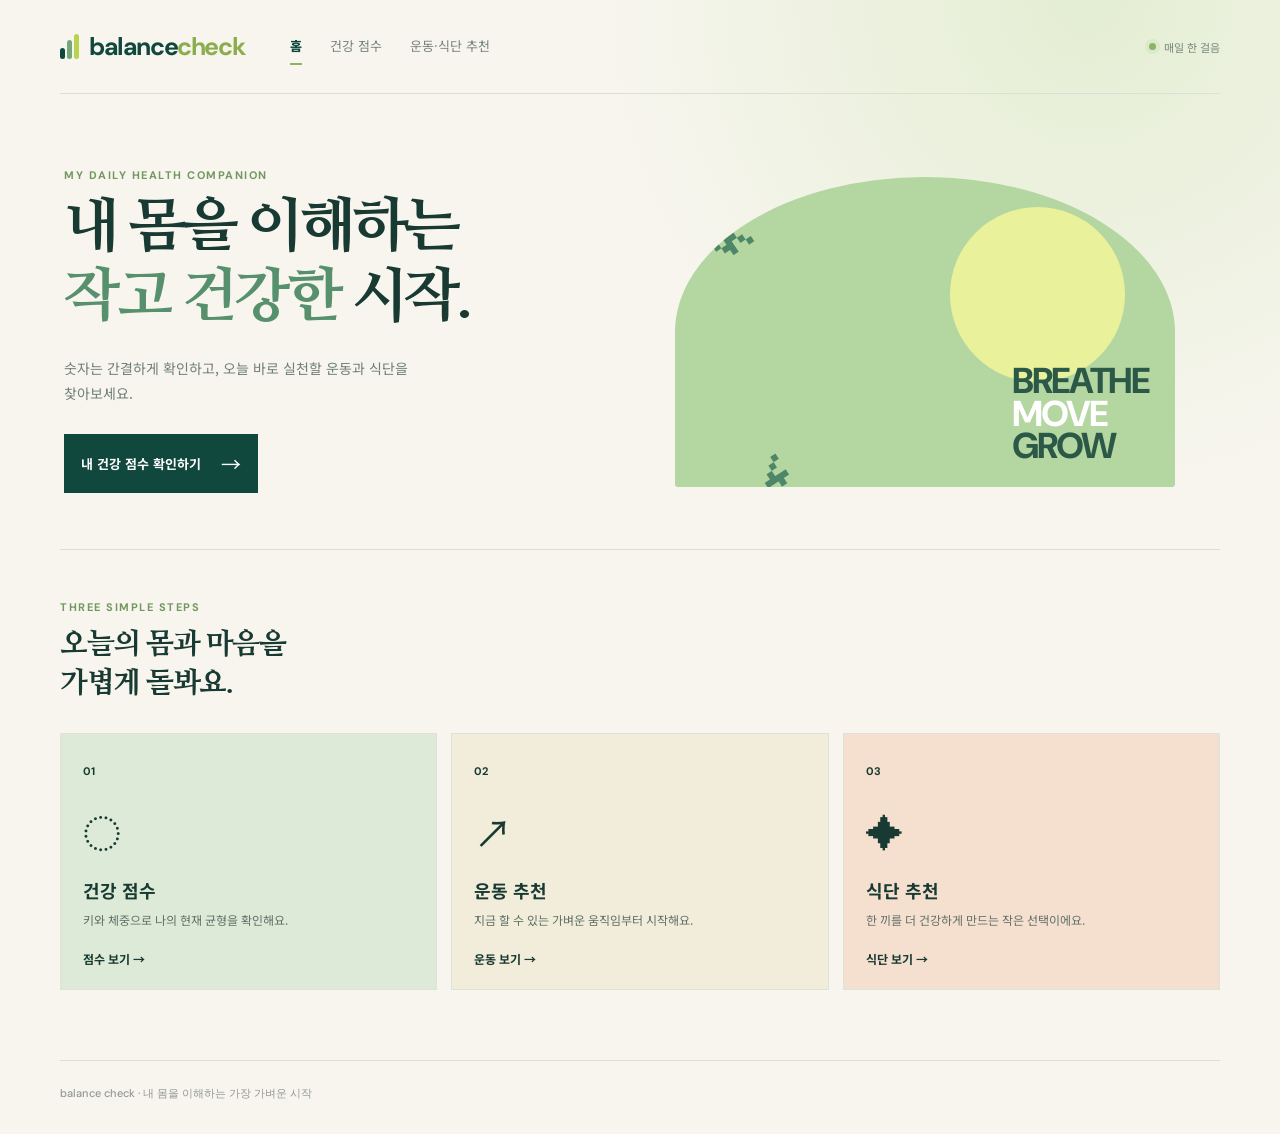
==== index.html @ ab8f9127 "Persist health profile on the current device" ====
<!doctype html>
<html lang="ko">
  <head>
    <meta charset="UTF-8" />
    <meta name="viewport" content="width=device-width, initial-scale=1.0" />
    <meta name="theme-color" content="#123f38" />
    <title>밸런스 체크 | 홈</title>
    <link rel="preconnect" href="https://fonts.googleapis.com" />
    <link rel="preconnect" href="https://fonts.gstatic.com" crossorigin />
    <link href="https://fonts.googleapis.com/css2?family=DM+Sans:wght@400;500;600;700&family=Nanum+Myeongjo:wght@700;800&family=Noto+Sans+KR:wght@400;500;600;700;800&display=swap" rel="stylesheet" />
    <link rel="stylesheet" href="styles.css?v=20260808-pages1" />
  </head>
  <body data-page="home"><main id="app"></main><script src="app.js?v=20260808-pages4"></script></body>
</html>
---- styles.css ----
:root{--ink:#183a32;--deep:#11483e;--lime:#dff06c;--paper:#f7f5ee;--muted:#6e7f78;--line:#dedfd4;font-family:"Noto Sans KR",sans-serif;color:var(--ink);background:var(--paper)}*{box-sizing:border-box}html{scroll-behavior:smooth}body{margin:0;min-width:320px;background:radial-gradient(circle at 85% 0,#e4eed3 0,transparent 30rem),var(--paper)}.page-shell{width:min(1160px,calc(100% - 40px));margin:auto}.site-header{height:94px;display:flex;align-items:center;border-bottom:1px solid var(--line);gap:46px}.brand{display:flex;align-items:center;gap:10px;color:var(--deep);text-decoration:none;font:700 25px/1 "DM Sans",sans-serif;letter-spacing:-1.4px}.brand>span>span{color:#8cad4e}.brand-mark{display:flex;align-items:end;gap:2px;height:25px}.brand-mark i{width:5px;border-radius:6px;background:var(--deep)}.brand-mark i:nth-child(1){height:11px}.brand-mark i:nth-child(2){height:19px;background:#74a879}.brand-mark i:nth-child(3){height:25px;background:#b7d351}nav{display:flex;gap:28px}nav a{padding:8px 0;color:#77827c;text-decoration:none;font-size:13px}nav a.active{color:var(--deep);font-weight:800;border-bottom:2px solid #90b65b}.header-note{margin-left:auto;display:flex;align-items:center;gap:8px;color:#78867b;font-size:11px}.header-note i{width:7px;height:7px;border-radius:50%;background:#8bb465;box-shadow:0 0 0 4px #dce9cd}.eyebrow{margin:0 0 12px;color:#73985f;font:700 11px/1 "DM Sans",sans-serif;letter-spacing:1.5px}.home-hero{min-height:455px;display:grid;grid-template-columns:1.1fr .9fr;align-items:center;padding:70px 45px 50px 4px}.home-hero h1,.page-title h1{margin:0;font:800 clamp(35px,4.6vw,61px)/1.2 "Nanum Myeongjo",serif;letter-spacing:-3.5px}.home-hero h1 em{color:#57906c;font-style:normal}.hero-copy{max-width:360px;margin:22px 0 28px;color:var(--muted);font-size:14px;line-height:1.8}.primary-button{display:inline-flex;gap:20px;align-items:center;padding:15px 17px;background:var(--deep);color:#fff;text-decoration:none;font-size:13px;font-weight:700}.primary-button b{font-size:20px;font-weight:400}.hero-art{height:310px;position:relative;overflow:hidden;border-radius:50% 50% 3px 3px;background:#b4d6a1}.sun-disc{position:absolute;top:30px;right:50px;width:175px;height:175px;border-radius:50%;background:#eaf19b}.hero-word{position:absolute;right:26px;bottom:24px;color:#2c5847;font:800 36px/.9 "DM Sans",sans-serif;letter-spacing:-2px}.hero-word span{color:#fff}.leaf{position:absolute;color:#4e8668;font:100px/1 serif;transform:rotate(-34deg)}.leaf-a{top:8px;left:27px}.leaf-b{bottom:-40px;left:85px;transform:rotate(57deg)}.page-intro{padding:52px 0 30px;border-top:1px solid var(--line)}.page-intro h2,.section-heading h2,.recommend-section h2,.food-section h2{margin:0;font:800 29px/1.35 "Nanum Myeongjo",serif;letter-spacing:-1.5px}.journey-grid{display:grid;grid-template-columns:repeat(3,1fr);gap:14px;padding-bottom:70px}.journey-card{min-height:238px;padding:22px;color:var(--ink);text-decoration:none;border:1px solid #dfe2d8;transition:transform .2s}.journey-card:hover{transform:translateY(-4px)}.journey-card.sage{background:#dcead7}.journey-card.cream{background:#f2edda}.journey-card.peach{background:#f5dfcf}.journey-card>span{font:700 11px "DM Sans",sans-serif}.card-icon{margin:24px 0 18px;font-size:38px}.journey-card h3{margin:0 0 7px;font-size:18px}.journey-card p{margin:0;color:#607168;font-size:12px;line-height:1.7}.journey-card>b{display:block;margin-top:19px;font-size:12px}.page-title{padding:68px 0 37px;border-bottom:1px solid var(--line)}.page-title h1{font-size:45px}.page-title>p:last-child{margin:18px 0 0;color:var(--muted);font-size:14px}.score-layout{display:grid;grid-template-columns:.8fr 1.2fr;gap:14px;margin-top:30px}.form-card,.metrics-section{padding:29px;background:#fffefa;border:1px solid #e3e3d8}.section-heading{display:flex;justify-content:space-between;align-items:start;margin-bottom:22px}.section-heading h2{font-size:23px}.section-heading>span{padding:5px 8px;border-radius:2px;background:#edf1e7;color:#809077;font-size:10px}form{display:grid;grid-template-columns:repeat(2,1fr);gap:14px}label{color:#56655f;font-size:12px;font-weight:700}label.wide{grid-column:span 2}label small{color:#99a39d;font-weight:500}input,select{width:100%;height:42px;margin-top:7px;padding:0 11px;border:1px solid #e0e3d9;border-radius:2px;background:#f8f8f2;color:var(--ink);font:inherit;outline:0}input:focus,select:focus{border-color:#78a577;box-shadow:0 0 0 3px #dbead7}.input-help{margin:21px 0 0;color:#949c95;font-size:10px}.score-card{min-height:300px;display:flex;align-items:center;gap:30px;padding:32px;color:#fbfaf3;overflow:hidden;background:linear-gradient(125deg,#12473e,#296955);position:relative}.score-card:after{content:"";position:absolute;right:-75px;bottom:-120px;width:230px;height:230px;border:1px solid #b7d67666;border-radius:50%;box-shadow:0 0 0 35px #b7d67613}.score-ring,.youth-score{position:relative;z-index:1;flex:0 0 172px;width:172px;height:172px;border-radius:50%;display:grid;place-items:center}.score-ring{padding:12px;background:conic-gradient(var(--lime) calc(var(--score)*1%),#ffffff2b 0)}.score-ring:before{content:"";position:absolute;inset:12px;border-radius:50%;background:#1d594c}.score-ring>div{position:relative;text-align:center}.score-ring strong{display:block;font:700 55px/.9 "DM Sans",sans-serif;letter-spacing:-3px}.score-ring span,.youth-score span{display:block;margin-top:10px;color:#cde5ca;font:700 9px/1 "DM Sans",sans-serif;letter-spacing:1px}.youth-score{place-content:center;text-align:center;border:1px solid #cce498;background:#ffffff10}.youth-score strong{margin-top:9px;font:800 25px/1.25 "Nanum Myeongjo",serif}.score-card h2{position:relative;z-index:1;margin:0 0 11px;font-size:24px}.score-card p:not(.eyebrow){position:relative;z-index:1;max-width:260px;margin:0;color:#c9d9d3;font-size:13px;line-height:1.75}.score-card .eyebrow{color:#d5eb94}.metrics-section{margin:14px 0 68px}.metric-grid{display:grid;grid-template-columns:repeat(4,1fr);gap:12px}.metric-card{min-height:142px;padding:17px;border:1px solid #e4e5db;background:#fdfcf8}.metric-card>div{display:flex;justify-content:space-between;color:#66766f;font-size:11px}.metric-card em{padding:3px 6px;border-radius:10px;background:#e6f2dd;color:#68934d;font-size:9px;font-style:normal}.metric-card.care em{background:#f6e9ce;color:#ac8038}.metric-card.muted em{background:#ecece8;color:#90958f}.metric-card strong{display:block;margin:18px 0 14px;font:600 25px/1 "DM Sans",sans-serif;letter-spacing:-1px}.metric-card small{margin-left:3px;color:#89948e;font:500 10px "Noto Sans KR",sans-serif;letter-spacing:0}.meter{display:block;height:4px;overflow:hidden;border-radius:4px;background:#e4e6df}.meter b{display:block;height:100%;border-radius:4px;background:#7eaa6a}.care .meter b{background:#d2a755}.muted .meter b{background:#afb6ac}.disclaimer{margin:25px 0 0;padding-top:15px;border-top:1px solid #e2e3d9;color:#8c948d;font-size:10px;line-height:1.7}.recommend-hero{display:flex;justify-content:space-between;min-height:290px;margin:35px 0 65px;padding:42px 50px;background:#dcebd8;overflow:hidden;position:relative}.recommend-hero h2{margin:0 0 11px;font:800 34px/1.35 "Nanum Myeongjo",serif;letter-spacing:-2px}.recommend-hero p:not(.eyebrow){max-width:285px;margin:0;color:#61756a;font-size:13px;line-height:1.7}.recommend-icon{display:grid;place-items:center;width:37px;height:37px;margin-bottom:19px;border-radius:50%;background:#f4f7d2;color:#5d9367;font-size:20px}.text-link{display:inline-block;margin-top:19px;color:#375e4c;font-size:12px;font-weight:800}.movement-lines{position:absolute;right:80px;top:30px;width:300px;height:270px}.movement-lines i{display:block;position:absolute;border:2px solid #6ea17b;border-radius:50%}.movement-lines i:nth-child(1){inset:10px 40px}.movement-lines i:nth-child(2){inset:45px 5px;transform:rotate(40deg)}.movement-lines i:nth-child(3){inset:75px 65px;transform:rotate(-40deg)}.recommend-section,.food-section{padding:35px 0 68px;border-top:1px solid var(--line)}.recommend-grid,.food-grid{display:grid;grid-template-columns:repeat(3,1fr);gap:14px}.recommend-grid article{padding:25px;background:#fffefa;border:1px solid #e3e4da}.mini-icon{display:grid;place-items:center;width:36px;height:36px;margin-bottom:30px;border-radius:50%;background:#dcebd8;color:#5d9367;font-weight:800}.mini-icon.stretch{background:#e7e2f2;color:#756aa1}.mini-icon.strength{background:#f6e5c3;color:#b37b34}.recommend-grid b{display:block;margin-bottom:8px;font-size:17px}.recommend-grid strong{font:700 12px "DM Sans",sans-serif;color:#6f9c5b}.recommend-grid p{margin:16px 0 0;color:#74817a;font-size:12px;line-height:1.7}.food-section{padding-bottom:25px}.food-grid article{min-height:174px;padding:24px;background:#f0eedf}.food-grid article:nth-child(2){background:#e6eee0}.food-grid article:nth-child(3){background:#f5e5d9}.food-grid span{color:#829862;font:700 12px "DM Sans",sans-serif}.food-grid h3{margin:30px 0 8px;font-size:17px}.food-grid p{margin:0;color:#697a72;font-size:12px;line-height:1.7}footer{padding:25px 0 33px;border-top:1px solid var(--line);color:#929a94;font:500 11px "DM Sans",sans-serif}@media(max-width:760px){.page-shell{width:min(100% - 24px,560px)}.site-header{height:72px;gap:16px}.header-note{display:none}nav{margin-left:auto;gap:13px}nav a{font-size:11px}.brand{font-size:22px}.home-hero{grid-template-columns:1fr;padding:45px 0}.hero-art{height:210px;margin-top:35px}.hero-word{font-size:29px}.page-title{padding:45px 0 28px}.page-title h1{font-size:35px}.score-layout{grid-template-columns:1fr}.score-card{min-height:240px;padding:24px;gap:20px}.score-ring,.youth-score{flex-basis:130px;width:130px;height:130px}.score-ring strong{font-size:44px}.youth-score strong{font-size:19px}.metric-grid{grid-template-columns:1fr 1fr}.metrics-section{margin-bottom:35px}.movement-lines{right:-55px;opacity:.55}.recommend-hero{padding:35px 26px}.journey-grid,.recommend-grid,.food-grid{grid-template-columns:1fr}.journey-card{min-height:180px}.card-icon{margin:13px 0}.recommend-section,.food-section{padding:30px 0}.recommend-grid article{min-height:145px}.mini-icon{margin-bottom:16px}}@media(max-width:420px){nav{gap:9px}.brand{font-size:20px}.home-hero h1{font-size:33px}.score-card{gap:13px}.score-card h2{font-size:19px}.score-card p:not(.eyebrow){font-size:11px}.score-ring,.youth-score{flex-basis:112px;width:112px;height:112px}.score-ring{padding:9px}.score-ring:before{inset:9px}.score-ring strong{font-size:37px}.youth-score strong{font-size:16px}.metric-card{padding:14px}.metric-card strong{font-size:20px}.form-card,.metrics-section{padding:21px 16px}}
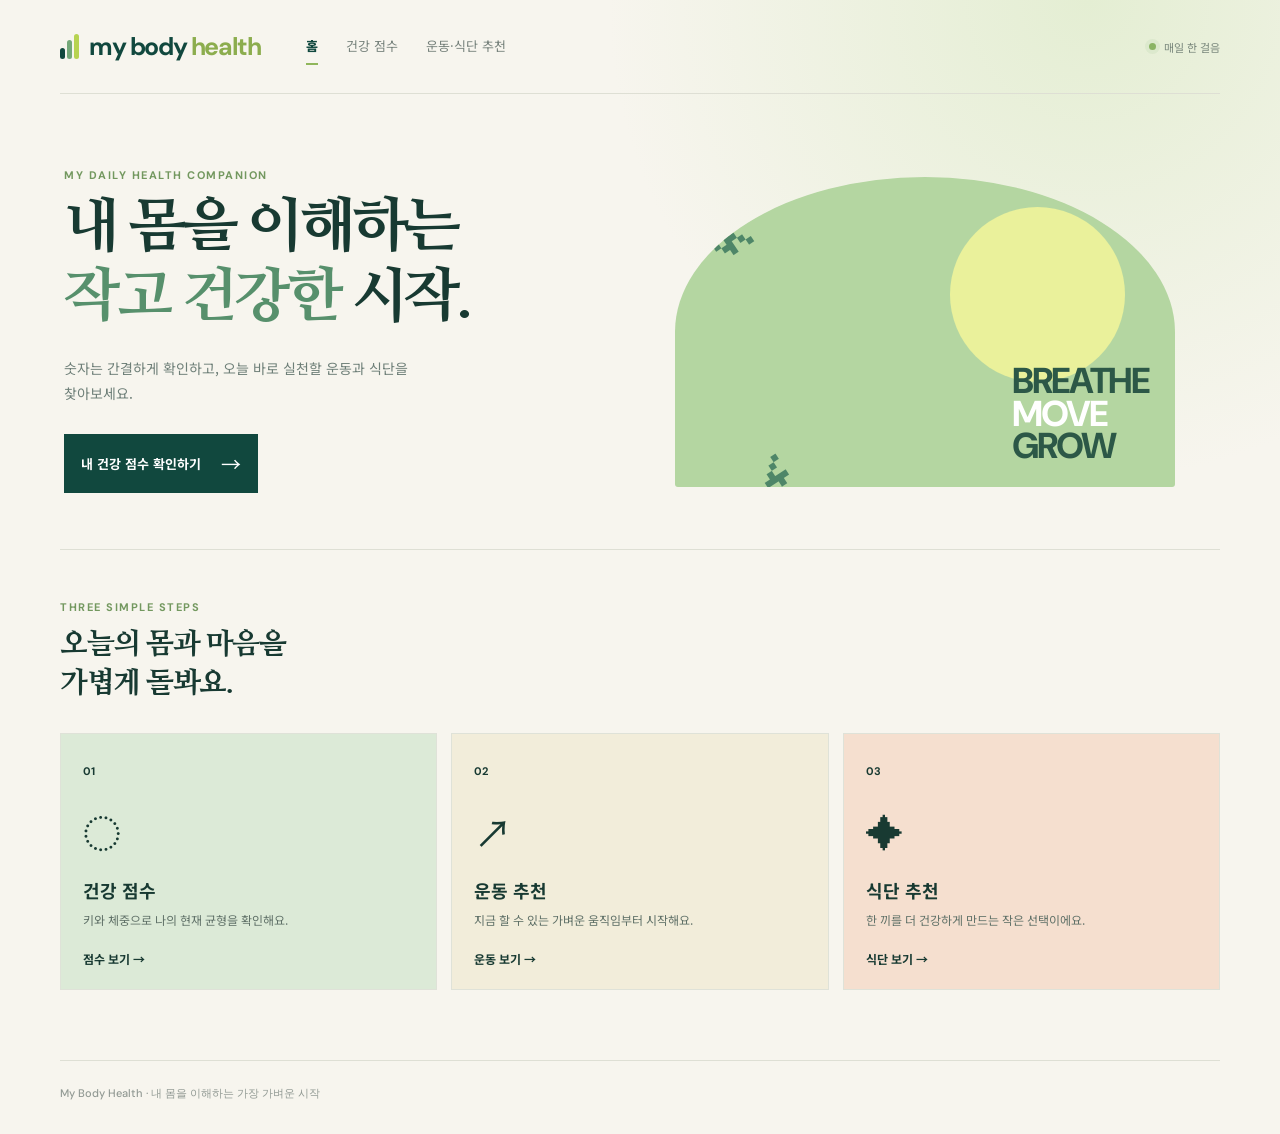
==== commit bf1aae50: "Rename app to My Body Health" ====
--- a/index.html
+++ b/index.html
@@ -4,11 +4,11 @@
     <meta charset="UTF-8" />
     <meta name="viewport" content="width=device-width, initial-scale=1.0" />
     <meta name="theme-color" content="#123f38" />
-    <title>밸런스 체크 | 홈</title>
+    <title>My Body Health | 홈</title>
     <link rel="preconnect" href="https://fonts.googleapis.com" />
     <link rel="preconnect" href="https://fonts.gstatic.com" crossorigin />
     <link href="https://fonts.googleapis.com/css2?family=DM+Sans:wght@400;500;600;700&family=Nanum+Myeongjo:wght@700;800&family=Noto+Sans+KR:wght@400;500;600;700;800&display=swap" rel="stylesheet" />
     <link rel="stylesheet" href="styles.css?v=20260808-pages1" />
   </head>
-  <body data-page="home"><main id="app"></main><script src="app.js?v=20260808-pages4"></script></body>
+  <body data-page="home"><main id="app"></main><script src="app.js?v=20260808-pages6"></script></body>
 </html>
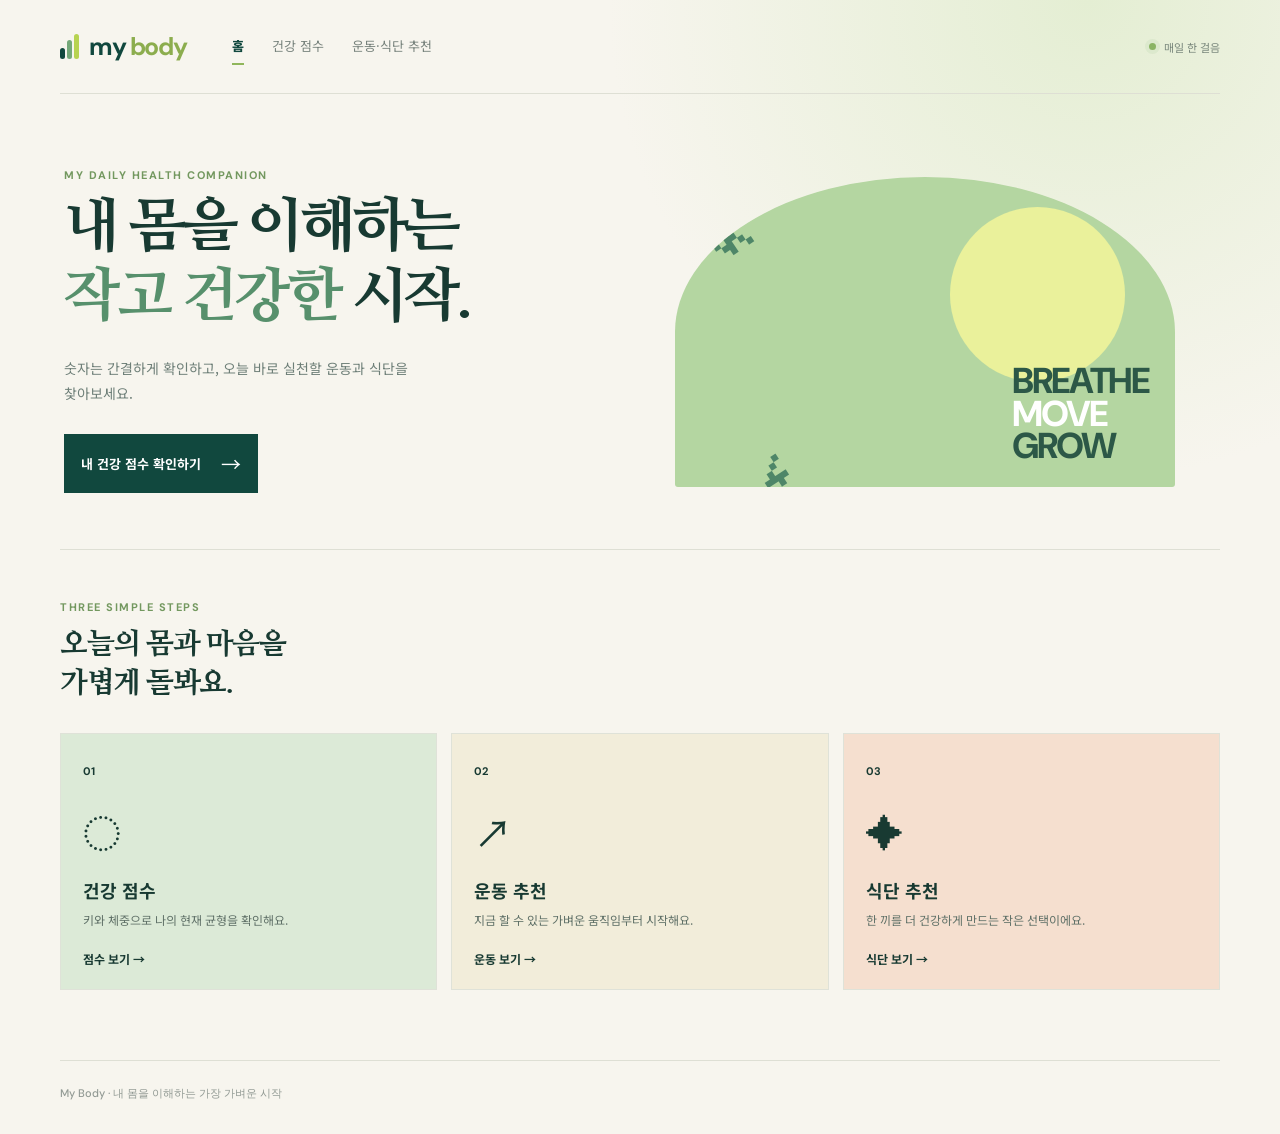
==== commit f54fabcf: "Shorten app name to My Body" ====
--- a/index.html
+++ b/index.html
@@ -4,11 +4,11 @@
     <meta charset="UTF-8" />
     <meta name="viewport" content="width=device-width, initial-scale=1.0" />
     <meta name="theme-color" content="#123f38" />
-    <title>My Body Health | 홈</title>
+    <title>My Body | 홈</title>
     <link rel="preconnect" href="https://fonts.googleapis.com" />
     <link rel="preconnect" href="https://fonts.gstatic.com" crossorigin />
     <link href="https://fonts.googleapis.com/css2?family=DM+Sans:wght@400;500;600;700&family=Nanum+Myeongjo:wght@700;800&family=Noto+Sans+KR:wght@400;500;600;700;800&display=swap" rel="stylesheet" />
     <link rel="stylesheet" href="styles.css?v=20260808-pages1" />
   </head>
-  <body data-page="home"><main id="app"></main><script src="app.js?v=20260808-pages6"></script></body>
+  <body data-page="home"><main id="app"></main><script src="app.js?v=20260808-pages7"></script></body>
 </html>
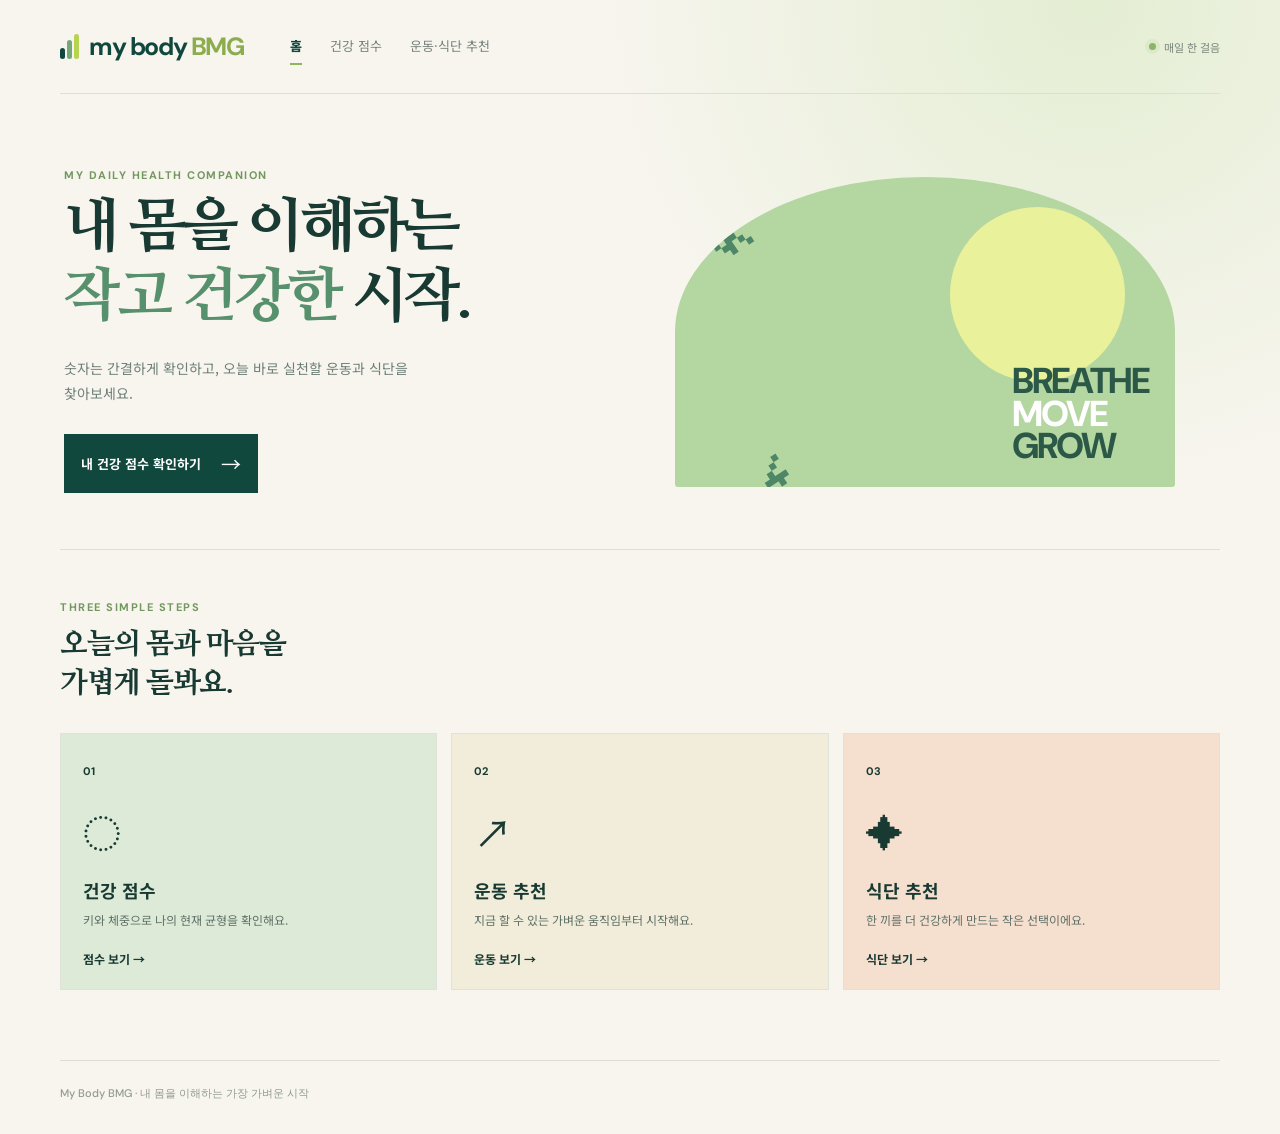
==== commit 163e1baa: "Rename app to My Body BMG" ====
--- a/index.html
+++ b/index.html
@@ -4,11 +4,11 @@
     <meta charset="UTF-8" />
     <meta name="viewport" content="width=device-width, initial-scale=1.0" />
     <meta name="theme-color" content="#123f38" />
-    <title>My Body | 홈</title>
+    <title>My Body BMG | 홈</title>
     <link rel="preconnect" href="https://fonts.googleapis.com" />
     <link rel="preconnect" href="https://fonts.gstatic.com" crossorigin />
     <link href="https://fonts.googleapis.com/css2?family=DM+Sans:wght@400;500;600;700&family=Nanum+Myeongjo:wght@700;800&family=Noto+Sans+KR:wght@400;500;600;700;800&display=swap" rel="stylesheet" />
     <link rel="stylesheet" href="styles.css?v=20260808-pages1" />
   </head>
-  <body data-page="home"><main id="app"></main><script src="app.js?v=20260808-pages7"></script></body>
+  <body data-page="home"><main id="app"></main><script src="app.js?v=20260808-pages8"></script></body>
 </html>
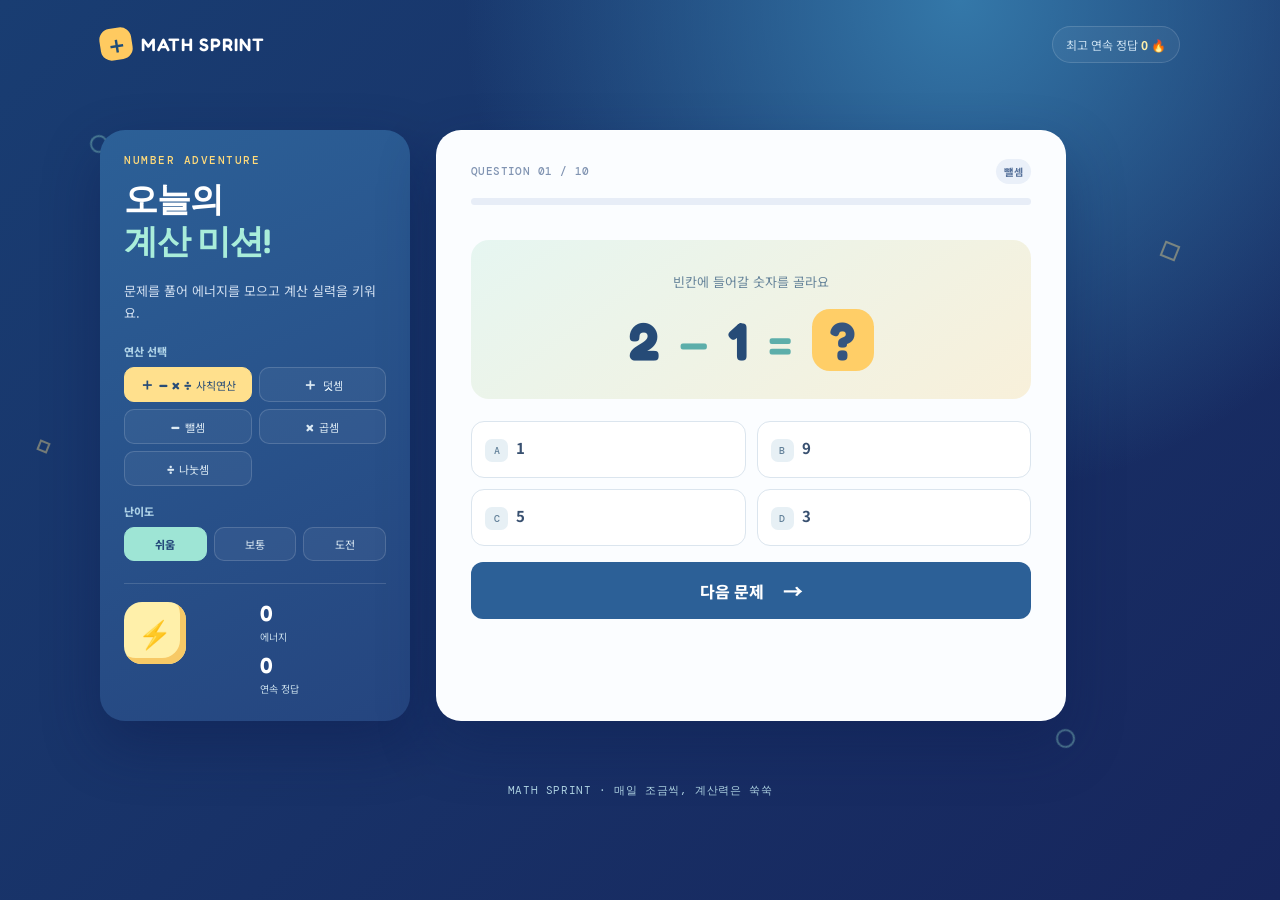
==== commit fb4e23c0: "Create four operations math learning game" ====
--- a/index.html
+++ b/index.html
@@ -3,12 +3,15 @@
   <head>
     <meta charset="UTF-8" />
     <meta name="viewport" content="width=device-width, initial-scale=1.0" />
-    <meta name="theme-color" content="#123f38" />
-    <title>My Body BMG | 홈</title>
+    <meta name="theme-color" content="#193d72" />
+    <title>Math Sprint | 사칙연산 학습 게임</title>
     <link rel="preconnect" href="https://fonts.googleapis.com" />
     <link rel="preconnect" href="https://fonts.gstatic.com" crossorigin />
-    <link href="https://fonts.googleapis.com/css2?family=DM+Sans:wght@400;500;600;700&family=Nanum+Myeongjo:wght@700;800&family=Noto+Sans+KR:wght@400;500;600;700;800&display=swap" rel="stylesheet" />
-    <link rel="stylesheet" href="styles.css?v=20260808-pages1" />
+    <link href="https://fonts.googleapis.com/css2?family=DM+Mono:wght@400;500&family=Fredoka:wght@500;600;700&family=Noto+Sans+KR:wght@400;500;700;800&display=swap" rel="stylesheet" />
+    <link rel="stylesheet" href="styles.css?v=math-sprint-1" />
   </head>
-  <body data-page="home"><main id="app"></main><script src="app.js?v=20260808-pages8"></script></body>
+  <body>
+    <main id="app"></main>
+    <script src="app.js?v=math-sprint-1"></script>
+  </body>
 </html>
--- a/styles.css
+++ b/styles.css
@@ -1 +1 @@
-:root{--ink:#183a32;--deep:#11483e;--lime:#dff06c;--paper:#f7f5ee;--muted:#6e7f78;--line:#dedfd4;font-family:"Noto Sans KR",sans-serif;color:var(--ink);background:var(--paper)}*{box-sizing:border-box}html{scroll-behavior:smooth}body{margin:0;min-width:320px;background:radial-gradient(circle at 85% 0,#e4eed3 0,transparent 30rem),var(--paper)}.page-shell{width:min(1160px,calc(100% - 40px));margin:auto}.site-header{height:94px;display:flex;align-items:center;border-bottom:1px solid var(--line);gap:46px}.brand{display:flex;align-items:center;gap:10px;color:var(--deep);text-decoration:none;font:700 25px/1 "DM Sans",sans-serif;letter-spacing:-1.4px}.brand>span>span{color:#8cad4e}.brand-mark{display:flex;align-items:end;gap:2px;height:25px}.brand-mark i{width:5px;border-radius:6px;background:var(--deep)}.brand-mark i:nth-child(1){height:11px}.brand-mark i:nth-child(2){height:19px;background:#74a879}.brand-mark i:nth-child(3){height:25px;background:#b7d351}nav{display:flex;gap:28px}nav a{padding:8px 0;color:#77827c;text-decoration:none;font-size:13px}nav a.active{color:var(--deep);font-weight:800;border-bottom:2px solid #90b65b}.header-note{margin-left:auto;display:flex;align-items:center;gap:8px;color:#78867b;font-size:11px}.header-note i{width:7px;height:7px;border-radius:50%;background:#8bb465;box-shadow:0 0 0 4px #dce9cd}.eyebrow{margin:0 0 12px;color:#73985f;font:700 11px/1 "DM Sans",sans-serif;letter-spacing:1.5px}.home-hero{min-height:455px;display:grid;grid-template-columns:1.1fr .9fr;align-items:center;padding:70px 45px 50px 4px}.home-hero h1,.page-title h1{margin:0;font:800 clamp(35px,4.6vw,61px)/1.2 "Nanum Myeongjo",serif;letter-spacing:-3.5px}.home-hero h1 em{color:#57906c;font-style:normal}.hero-copy{max-width:360px;margin:22px 0 28px;color:var(--muted);font-size:14px;line-height:1.8}.primary-button{display:inline-flex;gap:20px;align-items:center;padding:15px 17px;background:var(--deep);color:#fff;text-decoration:none;font-size:13px;font-weight:700}.primary-button b{font-size:20px;font-weight:400}.hero-art{height:310px;position:relative;overflow:hidden;border-radius:50% 50% 3px 3px;background:#b4d6a1}.sun-disc{position:absolute;top:30px;right:50px;width:175px;height:175px;border-radius:50%;background:#eaf19b}.hero-word{position:absolute;right:26px;bottom:24px;color:#2c5847;font:800 36px/.9 "DM Sans",sans-serif;letter-spacing:-2px}.hero-word span{color:#fff}.leaf{position:absolute;color:#4e8668;font:100px/1 serif;transform:rotate(-34deg)}.leaf-a{top:8px;left:27px}.leaf-b{bottom:-40px;left:85px;transform:rotate(57deg)}.page-intro{padding:52px 0 30px;border-top:1px solid var(--line)}.page-intro h2,.section-heading h2,.recommend-section h2,.food-section h2{margin:0;font:800 29px/1.35 "Nanum Myeongjo",serif;letter-spacing:-1.5px}.journey-grid{display:grid;grid-template-columns:repeat(3,1fr);gap:14px;padding-bottom:70px}.journey-card{min-height:238px;padding:22px;color:var(--ink);text-decoration:none;border:1px solid #dfe2d8;transition:transform .2s}.journey-card:hover{transform:translateY(-4px)}.journey-card.sage{background:#dcead7}.journey-card.cream{background:#f2edda}.journey-card.peach{background:#f5dfcf}.journey-card>span{font:700 11px "DM Sans",sans-serif}.card-icon{margin:24px 0 18px;font-size:38px}.journey-card h3{margin:0 0 7px;font-size:18px}.journey-card p{margin:0;color:#607168;font-size:12px;line-height:1.7}.journey-card>b{display:block;margin-top:19px;font-size:12px}.page-title{padding:68px 0 37px;border-bottom:1px solid var(--line)}.page-title h1{font-size:45px}.page-title>p:last-child{margin:18px 0 0;color:var(--muted);font-size:14px}.score-layout{display:grid;grid-template-columns:.8fr 1.2fr;gap:14px;margin-top:30px}.form-card,.metrics-section{padding:29px;background:#fffefa;border:1px solid #e3e3d8}.section-heading{display:flex;justify-content:space-between;align-items:start;margin-bottom:22px}.section-heading h2{font-size:23px}.section-heading>span{padding:5px 8px;border-radius:2px;background:#edf1e7;color:#809077;font-size:10px}form{display:grid;grid-template-columns:repeat(2,1fr);gap:14px}label{color:#56655f;font-size:12px;font-weight:700}label.wide{grid-column:span 2}label small{color:#99a39d;font-weight:500}input,select{width:100%;height:42px;margin-top:7px;padding:0 11px;border:1px solid #e0e3d9;border-radius:2px;background:#f8f8f2;color:var(--ink);font:inherit;outline:0}input:focus,select:focus{border-color:#78a577;box-shadow:0 0 0 3px #dbead7}.input-help{margin:21px 0 0;color:#949c95;font-size:10px}.score-card{min-height:300px;display:flex;align-items:center;gap:30px;padding:32px;color:#fbfaf3;overflow:hidden;background:linear-gradient(125deg,#12473e,#296955);position:relative}.score-card:after{content:"";position:absolute;right:-75px;bottom:-120px;width:230px;height:230px;border:1px solid #b7d67666;border-radius:50%;box-shadow:0 0 0 35px #b7d67613}.score-ring,.youth-score{position:relative;z-index:1;flex:0 0 172px;width:172px;height:172px;border-radius:50%;display:grid;place-items:center}.score-ring{padding:12px;background:conic-gradient(var(--lime) calc(var(--score)*1%),#ffffff2b 0)}.score-ring:before{content:"";position:absolute;inset:12px;border-radius:50%;background:#1d594c}.score-ring>div{position:relative;text-align:center}.score-ring strong{display:block;font:700 55px/.9 "DM Sans",sans-serif;letter-spacing:-3px}.score-ring span,.youth-score span{display:block;margin-top:10px;color:#cde5ca;font:700 9px/1 "DM Sans",sans-serif;letter-spacing:1px}.youth-score{place-content:center;text-align:center;border:1px solid #cce498;background:#ffffff10}.youth-score strong{margin-top:9px;font:800 25px/1.25 "Nanum Myeongjo",serif}.score-card h2{position:relative;z-index:1;margin:0 0 11px;font-size:24px}.score-card p:not(.eyebrow){position:relative;z-index:1;max-width:260px;margin:0;color:#c9d9d3;font-size:13px;line-height:1.75}.score-card .eyebrow{color:#d5eb94}.metrics-section{margin:14px 0 68px}.metric-grid{display:grid;grid-template-columns:repeat(4,1fr);gap:12px}.metric-card{min-height:142px;padding:17px;border:1px solid #e4e5db;background:#fdfcf8}.metric-card>div{display:flex;justify-content:space-between;color:#66766f;font-size:11px}.metric-card em{padding:3px 6px;border-radius:10px;background:#e6f2dd;color:#68934d;font-size:9px;font-style:normal}.metric-card.care em{background:#f6e9ce;color:#ac8038}.metric-card.muted em{background:#ecece8;color:#90958f}.metric-card strong{display:block;margin:18px 0 14px;font:600 25px/1 "DM Sans",sans-serif;letter-spacing:-1px}.metric-card small{margin-left:3px;color:#89948e;font:500 10px "Noto Sans KR",sans-serif;letter-spacing:0}.meter{display:block;height:4px;overflow:hidden;border-radius:4px;background:#e4e6df}.meter b{display:block;height:100%;border-radius:4px;background:#7eaa6a}.care .meter b{background:#d2a755}.muted .meter b{background:#afb6ac}.disclaimer{margin:25px 0 0;padding-top:15px;border-top:1px solid #e2e3d9;color:#8c948d;font-size:10px;line-height:1.7}.recommend-hero{display:flex;justify-content:space-between;min-height:290px;margin:35px 0 65px;padding:42px 50px;background:#dcebd8;overflow:hidden;position:relative}.recommend-hero h2{margin:0 0 11px;font:800 34px/1.35 "Nanum Myeongjo",serif;letter-spacing:-2px}.recommend-hero p:not(.eyebrow){max-width:285px;margin:0;color:#61756a;font-size:13px;line-height:1.7}.recommend-icon{display:grid;place-items:center;width:37px;height:37px;margin-bottom:19px;border-radius:50%;background:#f4f7d2;color:#5d9367;font-size:20px}.text-link{display:inline-block;margin-top:19px;color:#375e4c;font-size:12px;font-weight:800}.movement-lines{position:absolute;right:80px;top:30px;width:300px;height:270px}.movement-lines i{display:block;position:absolute;border:2px solid #6ea17b;border-radius:50%}.movement-lines i:nth-child(1){inset:10px 40px}.movement-lines i:nth-child(2){inset:45px 5px;transform:rotate(40deg)}.movement-lines i:nth-child(3){inset:75px 65px;transform:rotate(-40deg)}.recommend-section,.food-section{padding:35px 0 68px;border-top:1px solid var(--line)}.recommend-grid,.food-grid{display:grid;grid-template-columns:repeat(3,1fr);gap:14px}.recommend-grid article{padding:25px;background:#fffefa;border:1px solid #e3e4da}.mini-icon{display:grid;place-items:center;width:36px;height:36px;margin-bottom:30px;border-radius:50%;background:#dcebd8;color:#5d9367;font-weight:800}.mini-icon.stretch{background:#e7e2f2;color:#756aa1}.mini-icon.strength{background:#f6e5c3;color:#b37b34}.recommend-grid b{display:block;margin-bottom:8px;font-size:17px}.recommend-grid strong{font:700 12px "DM Sans",sans-serif;color:#6f9c5b}.recommend-grid p{margin:16px 0 0;color:#74817a;font-size:12px;line-height:1.7}.food-section{padding-bottom:25px}.food-grid article{min-height:174px;padding:24px;background:#f0eedf}.food-grid article:nth-child(2){background:#e6eee0}.food-grid article:nth-child(3){background:#f5e5d9}.food-grid span{color:#829862;font:700 12px "DM Sans",sans-serif}.food-grid h3{margin:30px 0 8px;font-size:17px}.food-grid p{margin:0;color:#697a72;font-size:12px;line-height:1.7}footer{padding:25px 0 33px;border-top:1px solid var(--line);color:#929a94;font:500 11px "DM Sans",sans-serif}@media(max-width:760px){.page-shell{width:min(100% - 24px,560px)}.site-header{height:72px;gap:16px}.header-note{display:none}nav{margin-left:auto;gap:13px}nav a{font-size:11px}.brand{font-size:22px}.home-hero{grid-template-columns:1fr;padding:45px 0}.hero-art{height:210px;margin-top:35px}.hero-word{font-size:29px}.page-title{padding:45px 0 28px}.page-title h1{font-size:35px}.score-layout{grid-template-columns:1fr}.score-card{min-height:240px;padding:24px;gap:20px}.score-ring,.youth-score{flex-basis:130px;width:130px;height:130px}.score-ring strong{font-size:44px}.youth-score strong{font-size:19px}.metric-grid{grid-template-columns:1fr 1fr}.metrics-section{margin-bottom:35px}.movement-lines{right:-55px;opacity:.55}.recommend-hero{padding:35px 26px}.journey-grid,.recommend-grid,.food-grid{grid-template-columns:1fr}.journey-card{min-height:180px}.card-icon{margin:13px 0}.recommend-section,.food-section{padding:30px 0}.recommend-grid article{min-height:145px}.mini-icon{margin-bottom:16px}}@media(max-width:420px){nav{gap:9px}.brand{font-size:20px}.home-hero h1{font-size:33px}.score-card{gap:13px}.score-card h2{font-size:19px}.score-card p:not(.eyebrow){font-size:11px}.score-ring,.youth-score{flex-basis:112px;width:112px;height:112px}.score-ring{padding:9px}.score-ring:before{inset:9px}.score-ring strong{font-size:37px}.youth-score strong{font-size:16px}.metric-card{padding:14px}.metric-card strong{font-size:20px}.form-card,.metrics-section{padding:21px 16px}}
+:root{font-family:"Noto Sans KR",sans-serif;color:#f5f8ff;background:#193d72}*{box-sizing:border-box}body{min-width:320px;min-height:100vh;margin:0;background:radial-gradient(circle at 75% 0,#3478a9 0,transparent 31rem),linear-gradient(135deg,#193d72,#17265d)}button{font:inherit;cursor:pointer}.shapes i{position:fixed;z-index:0;border:2px solid #9ae6d2;opacity:.4;transform:rotate(22deg)}.shapes i:nth-child(1){top:15%;left:7%;width:18px;height:18px;border-radius:50%}.shapes i:nth-child(2){top:27%;right:8%;width:16px;height:16px;border-color:#ffe088}.shapes i:nth-child(3){top:78%;left:13%;width:14px;height:14px;border-color:#ffb49c}.shapes i:nth-child(4){top:81%;right:16%;width:19px;height:19px;border-radius:50%}.shapes i:nth-child(5){top:49%;left:3%;width:11px;height:11px;border-color:#ffe088}.topbar{position:relative;z-index:1;width:min(1080px,calc(100% - 40px));height:88px;margin:auto;display:flex;align-items:center;justify-content:space-between}.logo{display:flex;align-items:center;gap:9px;color:#fff;text-decoration:none;font:600 18px/1 "Fredoka",sans-serif;letter-spacing:1px}.logo span{display:grid;place-items:center;width:32px;height:32px;border-radius:11px;background:#ffca60;color:#1e4d79;font-size:23px;transform:rotate(-9deg)}.best{padding:9px 13px;border:1px solid #ffffff24;border-radius:99px;color:#cae0f1;font-size:12px;background:#ffffff0d}.best b{color:#fff0aa}.game-shell{position:relative;z-index:1;display:grid;grid-template-columns:310px minmax(0,630px);gap:26px;align-items:stretch;width:min(1080px,calc(100% - 40px));margin:42px auto 40px}.mission-panel{padding:25px 24px;border-radius:25px;background:linear-gradient(155deg,#2c6097,#25457f);box-shadow:0 24px 55px #0d1c4e75}.kicker{margin:0 0 12px;color:#ffda7a;font:500 11px/1 "DM Mono",monospace;letter-spacing:1.5px}.mission-panel h1,.result-card h1{margin:0;color:#fff;font:600 34px/1.23 "Fredoka",sans-serif;letter-spacing:-1px}.mission-panel h1 em{color:#a9edda;font-style:normal}.mission-copy{margin:18px 0 19px;color:#d2e0f1;font-size:13px;line-height:1.7}.choice-label{margin:14px 0 8px;color:#add1e6;font-size:11px;font-weight:800}.operation-picker{display:grid;grid-template-columns:repeat(2,1fr);gap:7px}.operation-picker button,.level-picker button{padding:8px;border:1px solid #ffffff27;border-radius:10px;background:#ffffff0d;color:#dceaf4;font-size:11px}.operation-picker button b{display:inline-block;margin-right:5px;font:600 16px/1 "Fredoka",sans-serif}.operation-picker button.selected{border-color:#ffe08d;background:#ffe08d;color:#284c77}.level-label{margin-top:17px}.level-picker{display:grid;grid-template-columns:repeat(3,1fr);gap:7px}.level-picker button.selected{border-color:#9ee5d5;background:#9ee5d5;color:#25497b;font-weight:800}.score-card{display:grid;grid-template-columns:1fr 1fr;gap:10px;margin-top:22px;padding-top:18px;border-top:1px solid #ffffff25}.energy{grid-row:span 2;display:grid;place-items:center;width:62px;height:62px;border-radius:18px;background:#fff0aa;color:#d98248;font-size:27px;box-shadow:inset -6px -6px #f7c966}.score-card b{display:block;color:#fff;font:600 22px/1 "Fredoka",sans-serif}.score-card span{display:block;margin-top:5px;color:#c7dcea;font-size:10px}.quiz-panel{padding:28px 34px 31px;border:1px solid #ffffff35;border-radius:25px;background:#fbfdff;color:#26416c;box-shadow:0 24px 55px #0d1c4e58}.quiz-meta{display:flex;justify-content:space-between;align-items:center;color:#8194b2;font:500 11px/1 "DM Mono",monospace;letter-spacing:.4px}.operation-tag{padding:5px 8px;border-radius:99px;background:#eaf0f9;color:#56719a;font:700 10px "Noto Sans KR",sans-serif}.progress{height:7px;overflow:hidden;margin:14px 0 35px;border-radius:99px;background:#e7edf7}.progress i{display:block;height:100%;border-radius:inherit;background:linear-gradient(90deg,#50bba9,#f4bf57);transition:width .35s}.question-card{padding:32px 18px 28px;border-radius:18px;text-align:center;background:linear-gradient(145deg,#e6f6f1,#f8f0da)}.question-card p{margin:0 0 18px;color:#66849a;font-size:13px}.equation{display:flex;justify-content:center;align-items:center;gap:clamp(9px,2.2vw,20px);color:#264b77;font:600 clamp(33px,5.5vw,53px)/1 "Fredoka",sans-serif}.equation span{color:#5caeaa;font-weight:500}.equation b{display:grid;place-items:center;width:clamp(47px,7vw,62px);height:clamp(47px,7vw,62px);border-radius:18px;background:#ffce67;color:#35557f}.answers{display:grid;grid-template-columns:1fr 1fr;gap:11px;margin-top:22px}.answers button{min-height:57px;padding:10px 13px;border:1px solid #dbe5ee;border-radius:13px;background:#fff;color:#385070;text-align:left;font-size:15px;font-weight:700;transition:transform .15s,border-color .15s,background .15s}.answers button:not(:disabled):hover{border-color:#4baea5;transform:translateY(-2px)}.answers button span{display:inline-grid;place-items:center;width:23px;height:23px;margin-right:8px;border-radius:7px;background:#e7f0f5;color:#628099;font:500 10px "DM Mono",monospace}.answers button.correct{border-color:#72bd8b;background:#e9f8eb;color:#287143}.answers button.correct span{background:#72bd8b;color:#fff}.answers button.wrong{border-color:#e67e83;background:#fff0f0;color:#a3444d}.answers button:disabled{cursor:default}.feedback{margin-top:16px;padding:13px 15px;border-radius:12px}.feedback b{display:block;font-size:13px}.feedback span{display:block;margin-top:4px;font:12px/1.55 "DM Mono",monospace}.feedback.yes{background:#eaf8e9;color:#287140}.feedback.no{background:#fff0ee;color:#9c4951}.next{display:flex;justify-content:center;align-items:center;gap:19px;width:100%;margin-top:16px;padding:14px;border:0;border-radius:12px;background:#2c6097;color:#fff;font-weight:800}.next:hover{background:#3474af}.next span{font-size:20px}.result-card{position:relative;z-index:1;width:min(640px,calc(100% - 40px));margin:44px auto;padding:42px;border-radius:28px;background:#fbfdff;color:#29436d;text-align:center;box-shadow:0 24px 60px #0d1c4e66}.trophy{display:grid;place-items:center;width:73px;height:73px;margin:0 auto 23px;border-radius:50%;background:linear-gradient(135deg,#fff09a,#f4ae56);color:#28527f;font-size:34px;box-shadow:0 9px 0 #d88d54}.result-card h1{margin-bottom:13px;color:#29436d}.result-card>p:not(.kicker):not(.perfect){margin:0;color:#7184a1;font-size:14px}.result-card>p b{color:#327a91}.result-stats{display:grid;grid-template-columns:repeat(3,1fr);gap:10px;margin:28px 0}.result-stats div{padding:15px 6px;border-radius:13px;background:#eaf3f7}.result-stats b{display:block;color:#2d5d87;font:600 22px/1 "Fredoka",sans-serif}.result-stats span{display:block;margin-top:7px;color:#8293a9;font-size:10px}.review{margin:20px 0;text-align:left}.review h2{margin:0 0 10px;color:#365b82;font-size:15px}.review article{display:grid;grid-template-columns:120px 70px 1fr;gap:7px;align-items:center;padding:11px 10px;border-bottom:1px solid #e7edf3;font-size:12px}.review article b{color:#355779;font-family:"DM Mono",monospace}.review article span{color:#2c8990}.review article small{color:#8293a4;font-size:10px}.perfect{margin:22px 0;color:#377a72;font-weight:800}.replay{width:min(330px,100%);margin:25px auto 0}footer{position:relative;z-index:1;padding:22px;color:#add1e1;text-align:center;font:11px "DM Mono",monospace;letter-spacing:.6px}@media(max-width:760px){.topbar{width:min(100% - 28px,560px);height:70px}.best{font-size:10px}.game-shell{grid-template-columns:1fr;width:min(100% - 28px,560px);margin:22px auto 28px}.mission-panel{padding:22px}.mission-panel h1{font-size:28px}.mission-copy{margin:10px 0 15px}.score-card{margin-top:17px;padding-top:14px}.energy{width:56px;height:56px}.quiz-panel{padding:22px 18px}.progress{margin-bottom:22px}.question-card{padding:27px 12px 24px}.answers{grid-template-columns:1fr}.result-card{padding:32px 19px;margin:24px auto}.review article{grid-template-columns:1fr 65px 1fr}}@media(max-width:390px){.logo{font-size:15px}.best{padding:7px 9px}.quiz-meta{font-size:9px}.equation{gap:7px}.review article{grid-template-columns:1fr 1fr}.review article small{grid-column:span 2}}
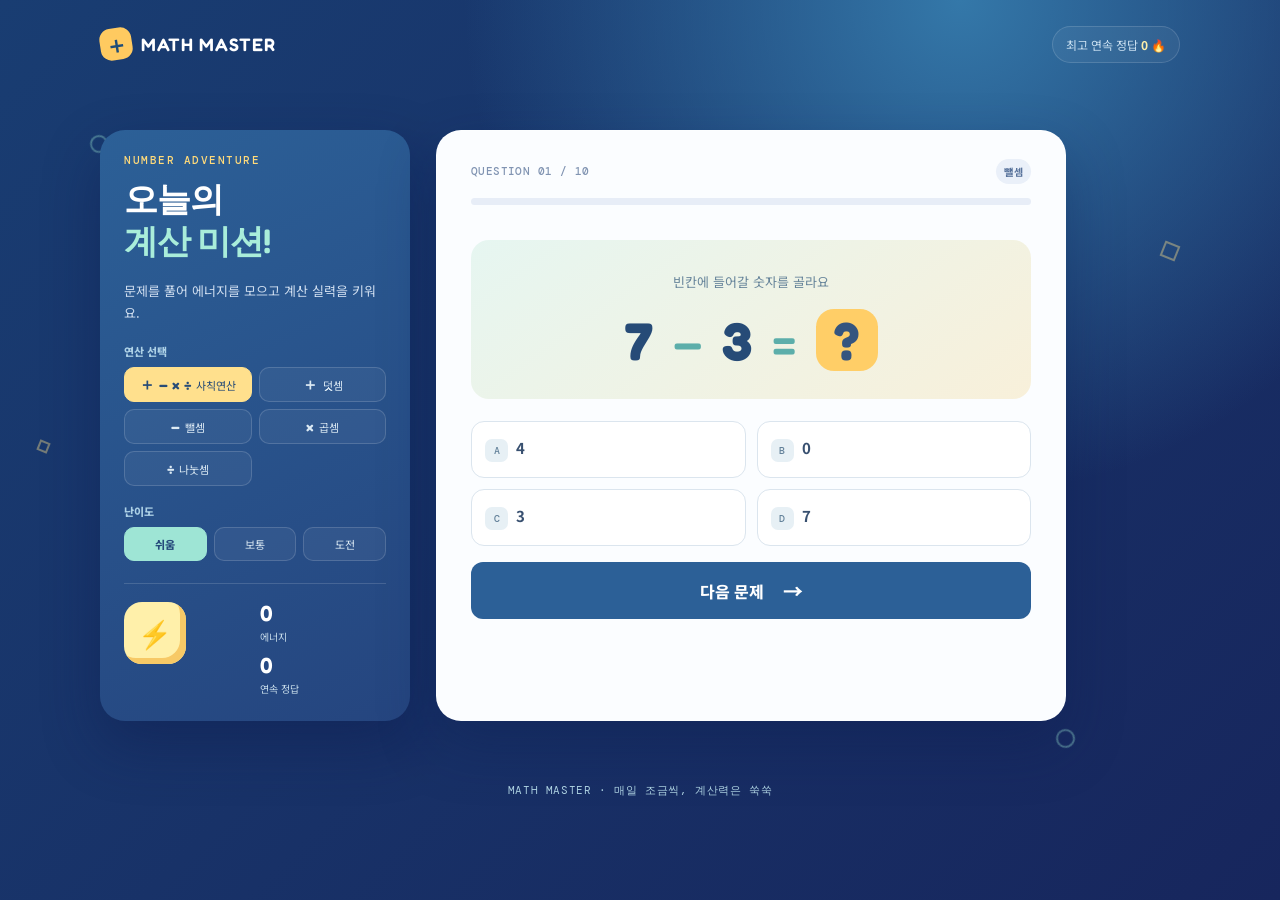
==== commit c02f98f6: "Rename game to Math Master" ====
--- a/index.html
+++ b/index.html
@@ -4,7 +4,7 @@
     <meta charset="UTF-8" />
     <meta name="viewport" content="width=device-width, initial-scale=1.0" />
     <meta name="theme-color" content="#193d72" />
-    <title>Math Sprint | 사칙연산 학습 게임</title>
+    <title>Math Master | 사칙연산 학습 게임</title>
     <link rel="preconnect" href="https://fonts.googleapis.com" />
     <link rel="preconnect" href="https://fonts.gstatic.com" crossorigin />
     <link href="https://fonts.googleapis.com/css2?family=DM+Mono:wght@400;500&family=Fredoka:wght@500;600;700&family=Noto+Sans+KR:wght@400;500;700;800&display=swap" rel="stylesheet" />
